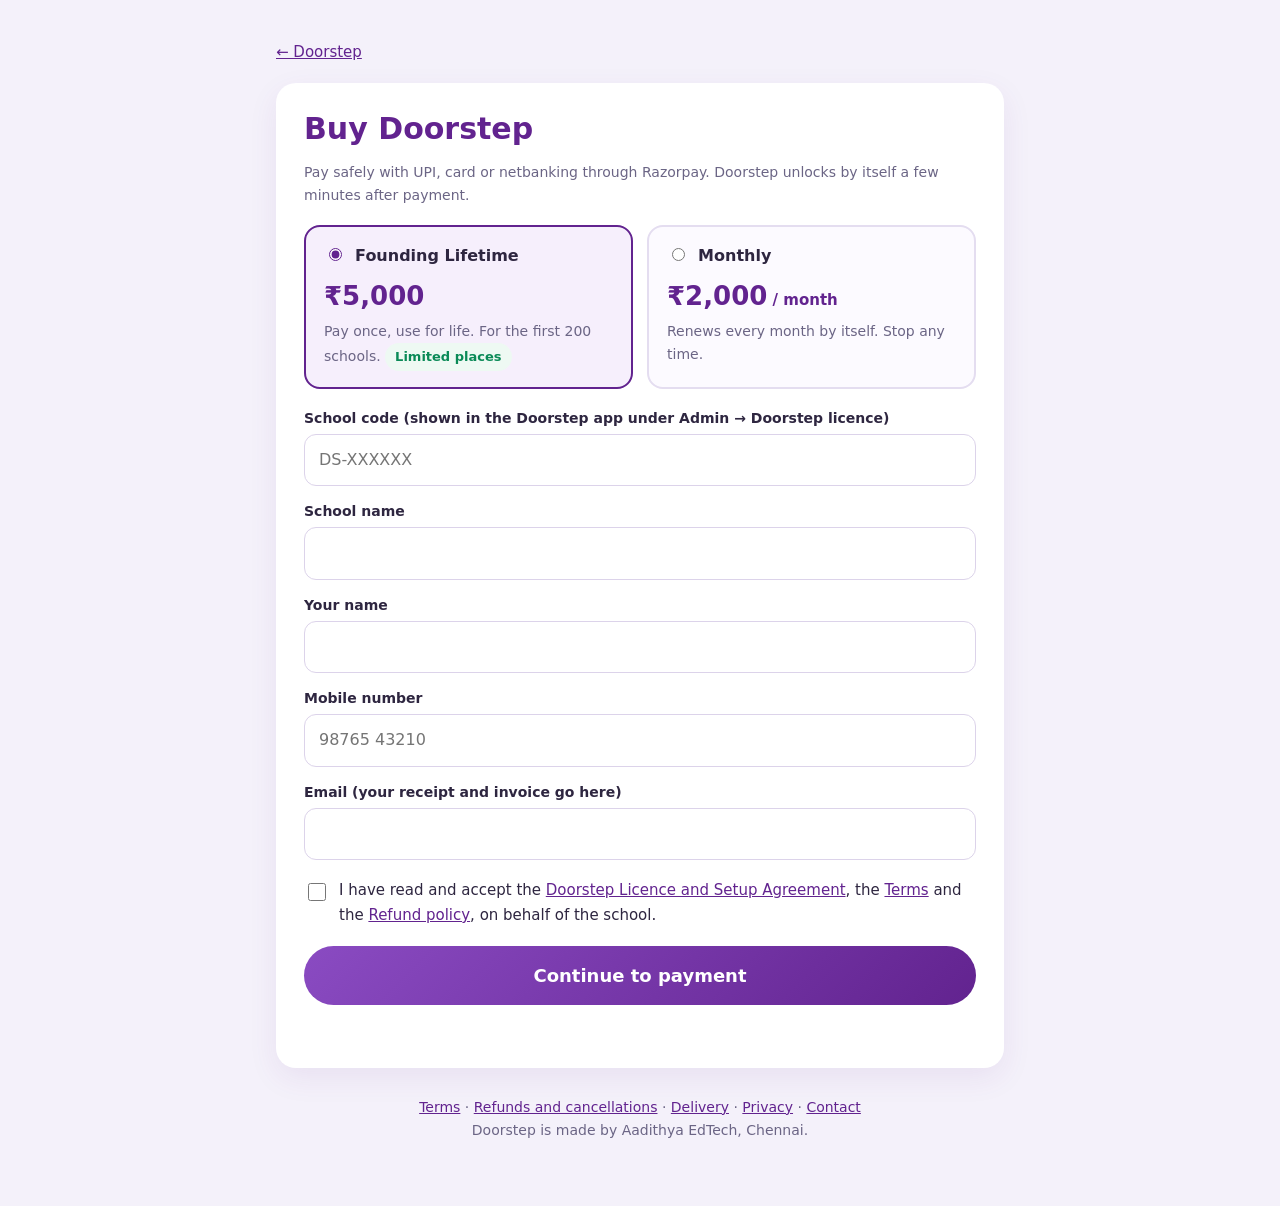
==== buy.html @ ecfce335 "Add Buy page, terms, refunds, delivery and contact pages; update privacy" ====
<!doctype html>
<html lang="en">
<head>
<meta charset="utf-8">
<meta name="viewport" content="width=device-width, initial-scale=1">
<title>Buy Doorstep</title>
<link rel="stylesheet" href="site.css">
</head>
<body>
<main>
<nav class="top"><a href="index.html">← Doorstep</a></nav>
<div class="card">
<h1>Buy Doorstep</h1>
<p class="muted">Pay safely with UPI, card or netbanking through Razorpay. Doorstep unlocks by itself a few minutes after payment.</p>

<form id="f" novalidate>
  <div class="plans">
    <label class="plan on" id="pl-life">
      <input type="radio" name="plan" value="lifetime" checked> <strong>Founding Lifetime</strong>
      <div class="price">₹5,000</div>
      <div class="muted">Pay once, use for life. For the first 200 schools. <span class="badge" id="left">Places left: …</span></div>
    </label>
    <label class="plan" id="pl-month">
      <input type="radio" name="plan" value="monthly"> <strong>Monthly</strong>
      <div class="price">₹2,000<span style="font-size:15px;font-weight:600"> / month</span></div>
      <div class="muted">Renews every month by itself. Stop any time.</div>
    </label>
  </div>

  <label class="f" for="school">School code (shown in the Doorstep app under Admin → Doorstep licence)</label>
  <input class="t" id="school" placeholder="DS-XXXXXX" autocomplete="off" style="text-transform:uppercase">
  <label class="f" for="name">School name</label>
  <input class="t" id="name" autocomplete="organization">
  <label class="f" for="person">Your name</label>
  <input class="t" id="person" autocomplete="name">
  <label class="f" for="phone">Mobile number</label>
  <input class="t" id="phone" type="tel" autocomplete="tel" placeholder="98765 43210">
  <label class="f" for="email">Email (your receipt and invoice go here)</label>
  <input class="t" id="email" type="email" autocomplete="email">

  <label class="agree"><input type="checkbox" id="agree">
    <span>I have read and accept the <a href="agreement.pdf" target="_blank">Doorstep Licence and Setup Agreement</a>,
    the <a href="terms.html" target="_blank">Terms</a> and the <a href="refunds.html" target="_blank">Refund policy</a>,
    on behalf of the school.</span></label>

  <button class="pay" id="go" type="submit">Continue to payment</button>
  <div class="err" id="err"></div>
</form>
</div>
<footer><a href="terms.html">Terms</a> · <a href="refunds.html">Refunds and cancellations</a> · <a href="delivery.html">Delivery</a> ·
  <a href="privacy.html">Privacy</a> · <a href="contact.html">Contact</a><br>Doorstep is made by Aadithya EdTech, Chennai.</footer>
</main>
<script>
const DESK = 'https://script.google.com/macros/s/AKfycbw2qhGisIwpli_U6-wiajDFERfCqtKPxKRUWAsf1uHsY8oHe9BPFN1tfbQ6drJfOmki/exec';
const $ = id => document.getElementById(id);
const q = new URLSearchParams(location.search);
if (q.get('school')) $('school').value = q.get('school').toUpperCase();
if (q.get('name')) $('name').value = q.get('name');
if (q.get('plan') === 'monthly') document.querySelector('input[value=monthly]').checked = true;

function paint() {
  document.querySelectorAll('.plan').forEach(p => p.classList.toggle('on', p.querySelector('input').checked));
}
document.querySelectorAll('input[name=plan]').forEach(r => r.addEventListener('change', paint));
paint();

fetch(DESK + '?action=offer').then(r => r.json()).then(o => {
  if (!o.ok) return;
  $('left').textContent = 'Places left: ' + o.foundingLeft;
  if (o.foundingLeft <= 0) {
    const life = document.querySelector('input[value=lifetime]');
    life.disabled = true; $('pl-life').classList.add('off');
    document.querySelector('input[value=monthly]').checked = true; paint();
  }
}).catch(() => { $('left').textContent = 'Limited places'; });

$('f').addEventListener('submit', async e => {
  e.preventDefault();
  $('err').textContent = '';
  const v = id => $(id).value.trim();
  const school = v('school').toUpperCase();
  if (!/^DS-[A-Z0-9]{4,8}$/.test(school)) return $('err').textContent = 'Enter the school code from the app, like DS-7K3P2Q.';
  if (!v('name') || !v('person')) return $('err').textContent = 'Please fill in the school name and your name.';
  if (v('phone').replace(/\D/g, '').length < 10) return $('err').textContent = 'Please enter a 10-digit mobile number.';
  if (!/^[^@\s]+@[^@\s]+\.[^@\s]+$/.test(v('email'))) return $('err').textContent = 'Please enter a valid email.';
  if (!$('agree').checked) return $('err').textContent = 'Please tick the box to accept the agreement.';
  const p = new URLSearchParams({ action: 'buy', school, name: v('name'), person: v('person'), phone: v('phone'),
    email: v('email'), plan: document.querySelector('input[name=plan]:checked').value, agree: 'yes' });
  $('go').disabled = true; $('go').textContent = 'Getting your payment page…';
  try {
    const o = await (await fetch(DESK + '?' + p)).json();
    if (!o.ok) throw new Error(o.error || 'Something went wrong.');
    location.href = o.pay;
  } catch (err) {
    $('err').textContent = err.message.startsWith('Razorpay') || err.message.includes('not set up')
      ? 'Payments are being set up. Please try again later, or contact us.' : err.message;
    $('go').disabled = false; $('go').textContent = 'Continue to payment';
  }
});
</script>
</body>
</html>
---- site.css ----
:root { --purple:#62238F; --green:#0EC27A; --ink:#2E2640; --muted:#6B6585; --bg:#F4F1FA; --card:#FFFFFF; --red:#C8325A; }
* { box-sizing:border-box; }
body { margin:0; background:var(--bg); color:var(--ink); font:16px/1.65 system-ui,-apple-system,"Segoe UI",Roboto,sans-serif; }
main { max-width:760px; margin:0 auto; padding:40px 16px 64px; }
.card { background:var(--card); border-radius:20px; padding:28px; box-shadow:0 10px 30px rgba(98,35,143,.08); }
h1 { color:var(--purple); font-size:30px; line-height:1.2; margin:0 0 4px; }
h2 { color:var(--purple); font-size:20px; margin:30px 0 8px; }
.muted { color:var(--muted); font-size:14px; }
.key { background:#EEF9F3; border-left:4px solid var(--green); padding:14px 16px; border-radius:10px; margin:20px 0; }
a { color:var(--purple); }
ul { padding-left:22px; }
li { margin:4px 0; }
nav.top { margin-bottom:18px; font-size:15px; }
footer { margin-top:28px; color:var(--muted); font-size:14px; text-align:center; }

/* Buy page */
.plans { display:grid; grid-template-columns:repeat(auto-fit,minmax(220px,1fr)); gap:14px; margin:18px 0; }
.plan { display:block; border:2px solid #E4DDF0; border-radius:16px; padding:16px 18px; cursor:pointer; background:#FCFAFF; }
.plan input { margin-right:8px; accent-color:var(--purple); }
.plan.on { border-color:var(--purple); background:#F6EFFC; }
.plan.off { opacity:.5; cursor:not-allowed; }
.price { font-size:26px; font-weight:800; color:var(--purple); margin:6px 0 2px; }
label.f { display:block; font-weight:600; font-size:14px; margin:14px 0 4px; }
input.t { width:100%; font:inherit; padding:12px 14px; border:1.5px solid #DCD3EA; border-radius:12px; background:#fff; color:var(--ink); }
input.t:focus { outline:none; border-color:var(--purple); }
.agree { display:flex; gap:10px; align-items:flex-start; margin:18px 0; font-size:15px; }
.agree input { margin-top:5px; accent-color:var(--purple); width:18px; height:18px; flex:none; }
button.pay { width:100%; font:inherit; font-weight:700; font-size:18px; color:#fff; background:linear-gradient(135deg,#8A4BC2,#62238F);
  border:0; border-radius:999px; padding:15px; cursor:pointer; }
button.pay:disabled { opacity:.6; cursor:wait; }
.err { color:var(--red); font-weight:600; margin-top:12px; min-height:1.4em; }
.badge { display:inline-block; background:#EEF9F3; color:#0A8A57; font-weight:700; font-size:13px; padding:3px 10px; border-radius:999px; }
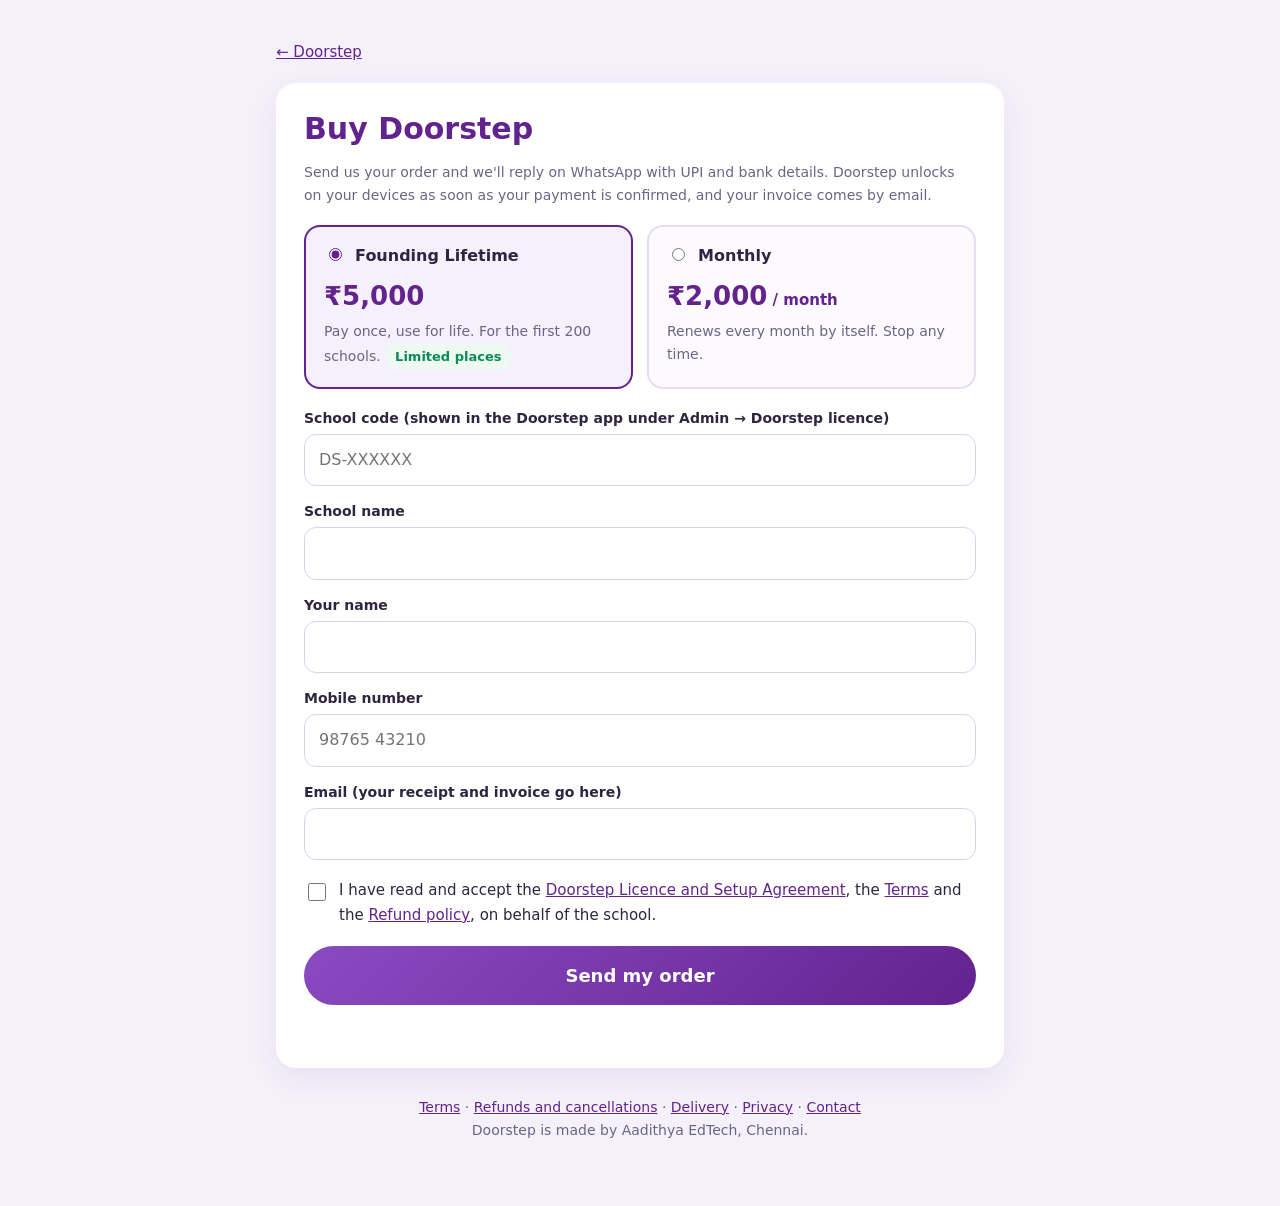
==== commit b7824c72: "Buy page: order by WhatsApp, pay by UPI or bank" ====
--- a/buy.html
+++ b/buy.html
@@ -1,102 +1,116 @@
-<!doctype html>
-<html lang="en">
-<head>
-<meta charset="utf-8">
-<meta name="viewport" content="width=device-width, initial-scale=1">
-<title>Buy Doorstep</title>
-<link rel="stylesheet" href="site.css">
-</head>
-<body>
-<main>
-<nav class="top"><a href="index.html">← Doorstep</a></nav>
-<div class="card">
-<h1>Buy Doorstep</h1>
-<p class="muted">Pay safely with UPI, card or netbanking through Razorpay. Doorstep unlocks by itself a few minutes after payment.</p>
-
-<form id="f" novalidate>
-  <div class="plans">
-    <label class="plan on" id="pl-life">
-      <input type="radio" name="plan" value="lifetime" checked> <strong>Founding Lifetime</strong>
-      <div class="price">₹5,000</div>
-      <div class="muted">Pay once, use for life. For the first 200 schools. <span class="badge" id="left">Places left: …</span></div>
-    </label>
-    <label class="plan" id="pl-month">
-      <input type="radio" name="plan" value="monthly"> <strong>Monthly</strong>
-      <div class="price">₹2,000<span style="font-size:15px;font-weight:600"> / month</span></div>
-      <div class="muted">Renews every month by itself. Stop any time.</div>
-    </label>
-  </div>
-
-  <label class="f" for="school">School code (shown in the Doorstep app under Admin → Doorstep licence)</label>
-  <input class="t" id="school" placeholder="DS-XXXXXX" autocomplete="off" style="text-transform:uppercase">
-  <label class="f" for="name">School name</label>
-  <input class="t" id="name" autocomplete="organization">
-  <label class="f" for="person">Your name</label>
-  <input class="t" id="person" autocomplete="name">
-  <label class="f" for="phone">Mobile number</label>
-  <input class="t" id="phone" type="tel" autocomplete="tel" placeholder="98765 43210">
-  <label class="f" for="email">Email (your receipt and invoice go here)</label>
-  <input class="t" id="email" type="email" autocomplete="email">
-
-  <label class="agree"><input type="checkbox" id="agree">
-    <span>I have read and accept the <a href="agreement.pdf" target="_blank">Doorstep Licence and Setup Agreement</a>,
-    the <a href="terms.html" target="_blank">Terms</a> and the <a href="refunds.html" target="_blank">Refund policy</a>,
-    on behalf of the school.</span></label>
-
-  <button class="pay" id="go" type="submit">Continue to payment</button>
-  <div class="err" id="err"></div>
-</form>
-</div>
-<footer><a href="terms.html">Terms</a> · <a href="refunds.html">Refunds and cancellations</a> · <a href="delivery.html">Delivery</a> ·
-  <a href="privacy.html">Privacy</a> · <a href="contact.html">Contact</a><br>Doorstep is made by Aadithya EdTech, Chennai.</footer>
-</main>
-<script>
-const DESK = 'https://script.google.com/macros/s/AKfycbw2qhGisIwpli_U6-wiajDFERfCqtKPxKRUWAsf1uHsY8oHe9BPFN1tfbQ6drJfOmki/exec';
-const $ = id => document.getElementById(id);
-const q = new URLSearchParams(location.search);
-if (q.get('school')) $('school').value = q.get('school').toUpperCase();
-if (q.get('name')) $('name').value = q.get('name');
-if (q.get('plan') === 'monthly') document.querySelector('input[value=monthly]').checked = true;
-
-function paint() {
-  document.querySelectorAll('.plan').forEach(p => p.classList.toggle('on', p.querySelector('input').checked));
-}
-document.querySelectorAll('input[name=plan]').forEach(r => r.addEventListener('change', paint));
-paint();
-
-fetch(DESK + '?action=offer').then(r => r.json()).then(o => {
-  if (!o.ok) return;
-  $('left').textContent = 'Places left: ' + o.foundingLeft;
-  if (o.foundingLeft <= 0) {
-    const life = document.querySelector('input[value=lifetime]');
-    life.disabled = true; $('pl-life').classList.add('off');
-    document.querySelector('input[value=monthly]').checked = true; paint();
-  }
-}).catch(() => { $('left').textContent = 'Limited places'; });
-
-$('f').addEventListener('submit', async e => {
-  e.preventDefault();
-  $('err').textContent = '';
-  const v = id => $(id).value.trim();
-  const school = v('school').toUpperCase();
-  if (!/^DS-[A-Z0-9]{4,8}$/.test(school)) return $('err').textContent = 'Enter the school code from the app, like DS-7K3P2Q.';
-  if (!v('name') || !v('person')) return $('err').textContent = 'Please fill in the school name and your name.';
-  if (v('phone').replace(/\D/g, '').length < 10) return $('err').textContent = 'Please enter a 10-digit mobile number.';
-  if (!/^[^@\s]+@[^@\s]+\.[^@\s]+$/.test(v('email'))) return $('err').textContent = 'Please enter a valid email.';
-  if (!$('agree').checked) return $('err').textContent = 'Please tick the box to accept the agreement.';
-  const p = new URLSearchParams({ action: 'buy', school, name: v('name'), person: v('person'), phone: v('phone'),
-    email: v('email'), plan: document.querySelector('input[name=plan]:checked').value, agree: 'yes' });
-  $('go').disabled = true; $('go').textContent = 'Getting your payment page…';
-  try {
-    const o = await (await fetch(DESK + '?' + p)).json();
-    if (!o.ok) throw new Error(o.error || 'Something went wrong.');
-    location.href = o.pay;
-  } catch (err) {
-    $('err').textContent = err.message.startsWith('Razorpay') || err.message.includes('not set up')
-      ? 'Payments are being set up. Please try again later, or contact us.' : err.message;
-    $('go').disabled = false; $('go').textContent = 'Continue to payment';
-  }
-});
-</script>
-</body>
-</html>
+<!doctype html>
+<html lang="en">
+<head>
+<meta charset="utf-8">
+<meta name="viewport" content="width=device-width, initial-scale=1">
+<title>Buy Doorstep</title>
+<link rel="stylesheet" href="site.css">
+</head>
+<body>
+<main>
+<nav class="top"><a href="index.html">← Doorstep</a></nav>
+<div class="card">
+<h1>Buy Doorstep</h1>
+<p class="muted">Send us your order and we'll reply on WhatsApp with UPI and bank details. Doorstep unlocks on your devices as soon as your payment is confirmed, and your invoice comes by email.</p>
+
+<form id="f" novalidate>
+  <div class="plans">
+    <label class="plan on" id="pl-life">
+      <input type="radio" name="plan" value="lifetime" checked> <strong>Founding Lifetime</strong>
+      <div class="price">₹5,000</div>
+      <div class="muted">Pay once, use for life. For the first 200 schools. <span class="badge" id="left">Places left: …</span></div>
+    </label>
+    <label class="plan" id="pl-month" hidden>
+      <input type="radio" name="plan" value="monthly"> <strong>Monthly</strong>
+      <div class="price">₹2,000<span style="font-size:15px;font-weight:600"> / month</span></div>
+      <div class="muted">Renews every month by itself. Stop any time.</div>
+    </label>
+  </div>
+
+  <label class="f" for="school">School code (shown in the Doorstep app under Admin → Doorstep licence)</label>
+  <input class="t" id="school" placeholder="DS-XXXXXX" autocomplete="off" style="text-transform:uppercase">
+  <label class="f" for="name">School name</label>
+  <input class="t" id="name" autocomplete="organization">
+  <label class="f" for="person">Your name</label>
+  <input class="t" id="person" autocomplete="name">
+  <label class="f" for="phone">Mobile number</label>
+  <input class="t" id="phone" type="tel" autocomplete="tel" placeholder="98765 43210">
+  <label class="f" for="email">Email (your receipt and invoice go here)</label>
+  <input class="t" id="email" type="email" autocomplete="email">
+
+  <label class="agree"><input type="checkbox" id="agree">
+    <span>I have read and accept the <a href="agreement.pdf" target="_blank">Doorstep Licence and Setup Agreement</a>,
+    the <a href="terms.html" target="_blank">Terms</a> and the <a href="refunds.html" target="_blank">Refund policy</a>,
+    on behalf of the school.</span></label>
+
+  <button class="pay" id="go" type="submit">Send my order</button>
+  <div class="err" id="err"></div>
+</form>
+<div id="sent" hidden style="text-align:center">
+  <div style="font-size:50px">📨</div>
+  <h2 style="margin-top:6px">Order <span id="ord"></span> received</h2>
+  <p>One last step: send it to us on WhatsApp. We'll reply with payment details, and Doorstep unlocks once your payment is confirmed.</p>
+  <p><a id="wa" class="pay" style="display:inline-block;text-decoration:none;width:auto;padding:14px 28px" href="#">Send on WhatsApp</a></p>
+  <p class="muted">WhatsApp didn't open? Message <a href="https://wa.me/919003288176">+91 90032 88176</a> with your order number and school code.</p>
+</div>
+</div>
+<footer><a href="terms.html">Terms</a> · <a href="refunds.html">Refunds and cancellations</a> · <a href="delivery.html">Delivery</a> ·
+  <a href="privacy.html">Privacy</a> · <a href="contact.html">Contact</a><br>Doorstep is made by Aadithya EdTech, Chennai.</footer>
+</main>
+<script>
+const DESK = 'https://script.google.com/macros/s/AKfycbw2qhGisIwpli_U6-wiajDFERfCqtKPxKRUWAsf1uHsY8oHe9BPFN1tfbQ6drJfOmki/exec';
+const $ = id => document.getElementById(id);
+const q = new URLSearchParams(location.search);
+if (q.get('school')) $('school').value = q.get('school').toUpperCase();
+if (q.get('name')) $('name').value = q.get('name');
+
+function paint() {
+  document.querySelectorAll('.plan').forEach(p => p.classList.toggle('on', p.querySelector('input').checked));
+}
+document.querySelectorAll('input[name=plan]').forEach(r => r.addEventListener('change', paint));
+paint();
+
+fetch(DESK + '?action=offer').then(r => r.json()).then(o => {
+  if (!o.ok) return;
+  $('left').textContent = 'Places left: ' + o.foundingLeft;
+  if (o.foundingLeft <= 0) {
+    $('pl-month').hidden = false;
+    const life = document.querySelector('input[value=lifetime]');
+    life.disabled = true; $('pl-life').classList.add('off');
+    document.querySelector('input[value=monthly]').checked = true; paint();
+  }
+}).catch(() => { $('left').textContent = 'Limited places'; });
+
+$('f').addEventListener('submit', async e => {
+  e.preventDefault();
+  $('err').textContent = '';
+  const v = id => $(id).value.trim();
+  const school = v('school').toUpperCase();
+  if (!/^DS-[A-Z0-9]{4,8}$/.test(school)) return $('err').textContent = 'Enter the school code from the app, like DS-7K3P2Q.';
+  if (!v('name') || !v('person')) return $('err').textContent = 'Please fill in the school name and your name.';
+  if (v('phone').replace(/\D/g, '').length < 10) return $('err').textContent = 'Please enter a 10-digit mobile number.';
+  if (!/^[^@\s]+@[^@\s]+\.[^@\s]+$/.test(v('email'))) return $('err').textContent = 'Please enter a valid email.';
+  if (!$('agree').checked) return $('err').textContent = 'Please tick the box to accept the agreement.';
+  const p = new URLSearchParams({ action: 'buy', school, name: v('name'), person: v('person'), phone: v('phone'),
+    email: v('email'), plan: document.querySelector('input[name=plan]:checked').value, agree: 'yes' });
+  $('go').disabled = true; $('go').textContent = 'Sending…';
+  try {
+    const o = await (await fetch(DESK + '?' + p)).json();
+    if (!o.ok) throw new Error(o.error || 'Something went wrong.');
+    if (o.manual) {
+      $('f').hidden = true; $('sent').hidden = false;
+      $('ord').textContent = o.order; $('wa').href = o.wa;
+      window.scrollTo(0, 0);
+      location.href = o.wa;
+      return;
+    }
+    location.href = o.pay;
+  } catch (err) {
+    $('err').textContent = err.message.startsWith('Razorpay') || err.message.includes('not set up')
+      ? 'Payments are being set up. Please try again later, or contact us.' : err.message;
+    $('go').disabled = false; $('go').textContent = 'Send my order';
+  }
+});
+</script>
+</body>
+</html>
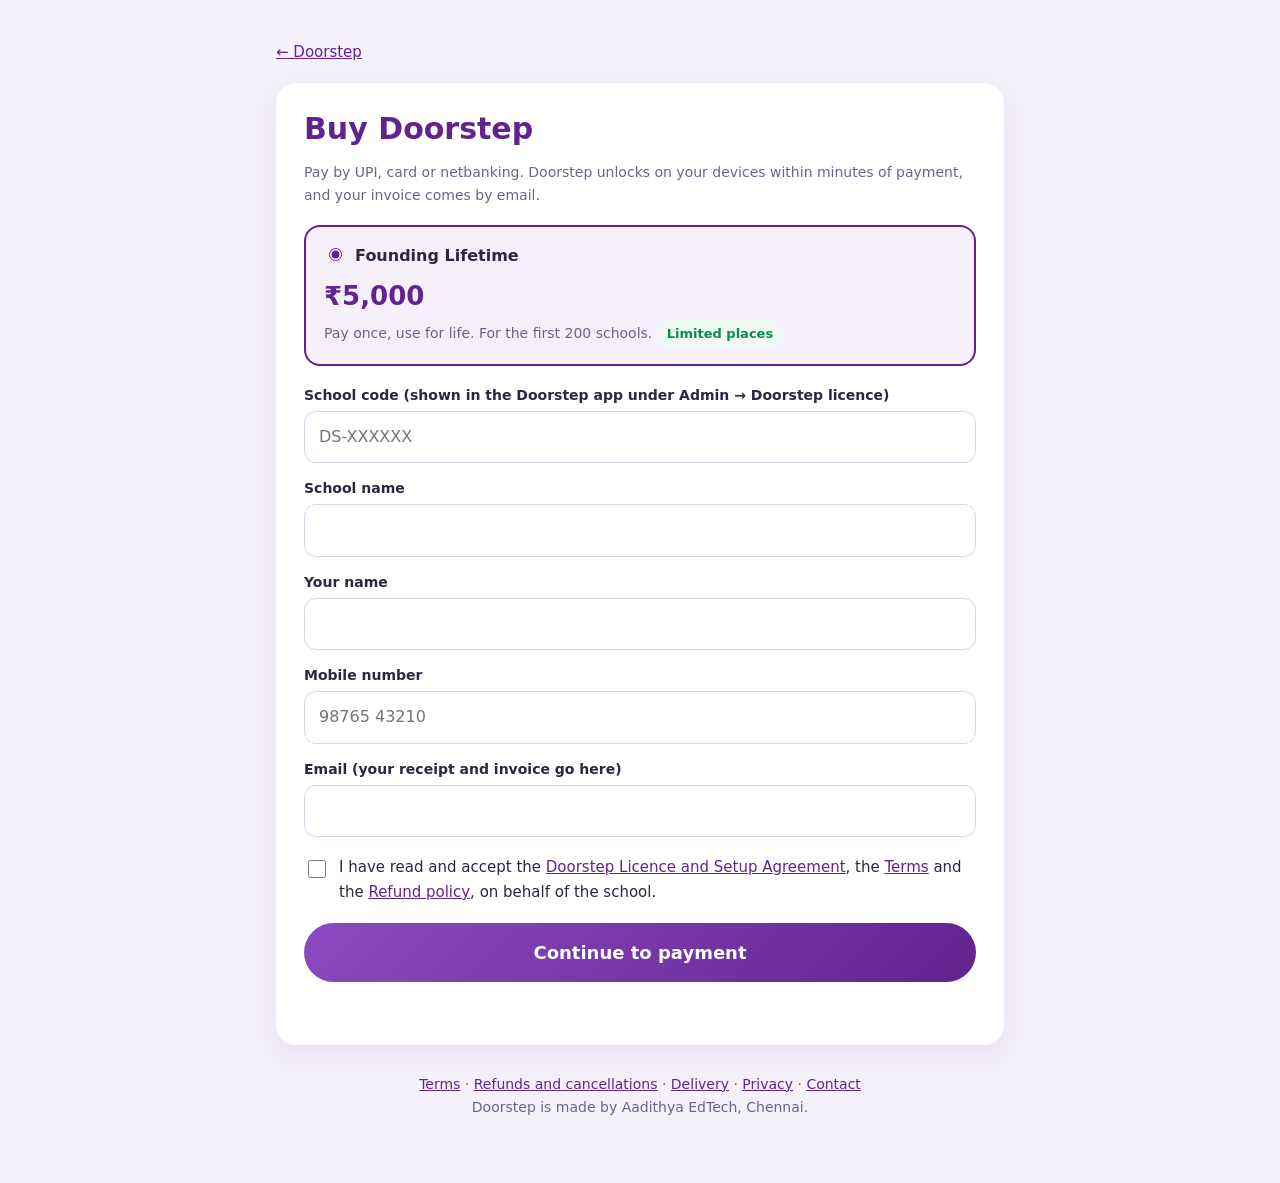
==== commit adabbdda: "Buy page ready for Razorpay" ====
--- a/buy.html
+++ b/buy.html
@@ -11,7 +11,7 @@
 <nav class="top"><a href="index.html">← Doorstep</a></nav>
 <div class="card">
 <h1>Buy Doorstep</h1>
-<p class="muted">Send us your order and we'll reply on WhatsApp with UPI and bank details. Doorstep unlocks on your devices as soon as your payment is confirmed, and your invoice comes by email.</p>
+<p class="muted">Pay by UPI, card or netbanking. Doorstep unlocks on your devices within minutes of payment, and your invoice comes by email.</p>
 
 <form id="f" novalidate>
   <div class="plans">
@@ -43,7 +43,7 @@
     the <a href="terms.html" target="_blank">Terms</a> and the <a href="refunds.html" target="_blank">Refund policy</a>,
     on behalf of the school.</span></label>
 
-  <button class="pay" id="go" type="submit">Send my order</button>
+  <button class="pay" id="go" type="submit">Continue to payment</button>
   <div class="err" id="err"></div>
 </form>
 <div id="sent" hidden style="text-align:center">
@@ -93,7 +93,7 @@
   if (!$('agree').checked) return $('err').textContent = 'Please tick the box to accept the agreement.';
   const p = new URLSearchParams({ action: 'buy', school, name: v('name'), person: v('person'), phone: v('phone'),
     email: v('email'), plan: document.querySelector('input[name=plan]:checked').value, agree: 'yes' });
-  $('go').disabled = true; $('go').textContent = 'Sending…';
+  $('go').disabled = true; $('go').textContent = 'One moment…';
   try {
     const o = await (await fetch(DESK + '?' + p)).json();
     if (!o.ok) throw new Error(o.error || 'Something went wrong.');
@@ -108,7 +108,7 @@
   } catch (err) {
     $('err').textContent = err.message.startsWith('Razorpay') || err.message.includes('not set up')
       ? 'Payments are being set up. Please try again later, or contact us.' : err.message;
-    $('go').disabled = false; $('go').textContent = 'Send my order';
+    $('go').disabled = false; $('go').textContent = 'Continue to payment';
   }
 });
 </script>
--- a/site.css
+++ b/site.css
@@ -1,4 +1,5 @@
 :root { --purple:#62238F; --green:#0EC27A; --ink:#2E2640; --muted:#6B6585; --bg:#F4F1FA; --card:#FFFFFF; --red:#C8325A; }
+[hidden] { display:none !important; }
 * { box-sizing:border-box; }
 body { margin:0; background:var(--bg); color:var(--ink); font:16px/1.65 system-ui,-apple-system,"Segoe UI",Roboto,sans-serif; }
 main { max-width:760px; margin:0 auto; padding:40px 16px 64px; }
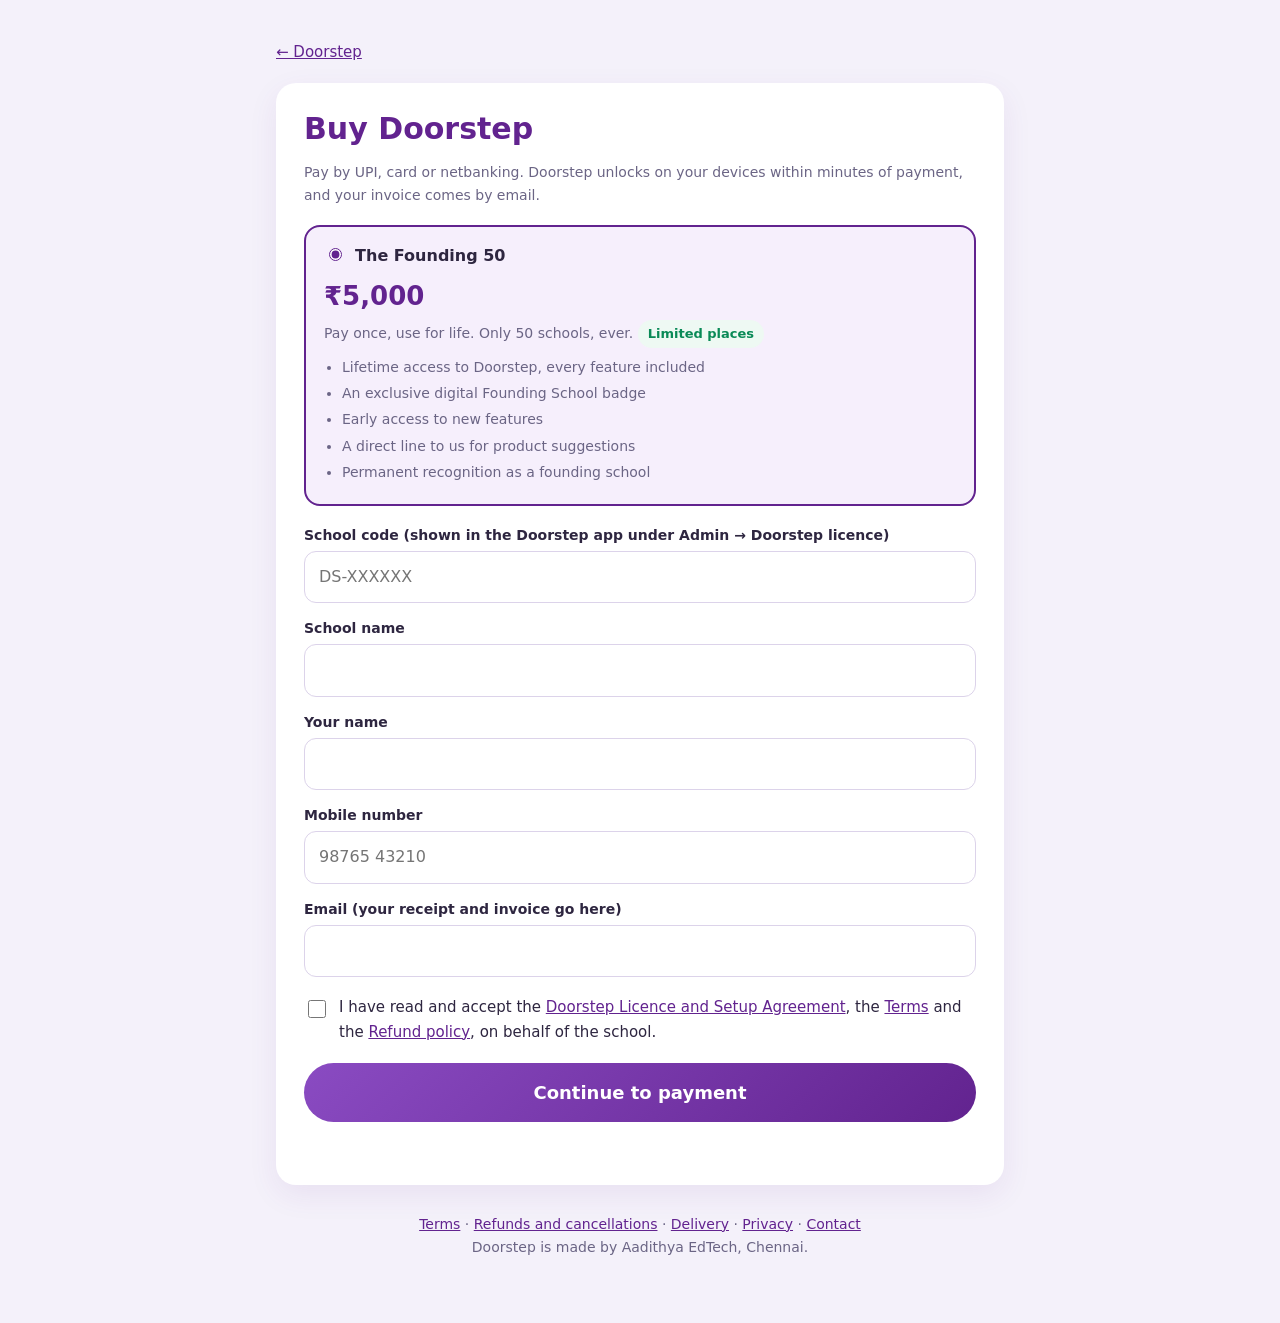
==== commit 84cb4c77: "The Founding 50: first 50 schools, founding perks" ====
--- a/buy.html
+++ b/buy.html
@@ -16,13 +16,14 @@
 <form id="f" novalidate>
   <div class="plans">
     <label class="plan on" id="pl-life">
-      <input type="radio" name="plan" value="lifetime" checked> <strong>Founding Lifetime</strong>
+      <input type="radio" name="plan" value="lifetime" checked> <strong>The Founding 50</strong>
       <div class="price">₹5,000</div>
-      <div class="muted">Pay once, use for life. For the first 200 schools. <span class="badge" id="left">Places left: …</span></div>
+      <div class="muted">Pay once, use for life. Only 50 schools, ever. <span class="badge" id="left">Places left: …</span></div>
+      <ul class="muted" style="margin:8px 0 0 18px;padding:0;line-height:1.6"><li>Lifetime access to Doorstep, every feature included</li><li>An exclusive digital Founding School badge</li><li>Early access to new features</li><li>A direct line to us for product suggestions</li><li>Permanent recognition as a founding school</li></ul>
     </label>
     <label class="plan" id="pl-month" hidden>
       <input type="radio" name="plan" value="monthly"> <strong>Monthly</strong>
-      <div class="price">₹2,000<span style="font-size:15px;font-weight:600"> / month</span></div>
+      <div class="price">₹599<span style="font-size:15px;font-weight:600"> / month</span></div>
       <div class="muted">Renews every month by itself. Stop any time.</div>
     </label>
   </div>
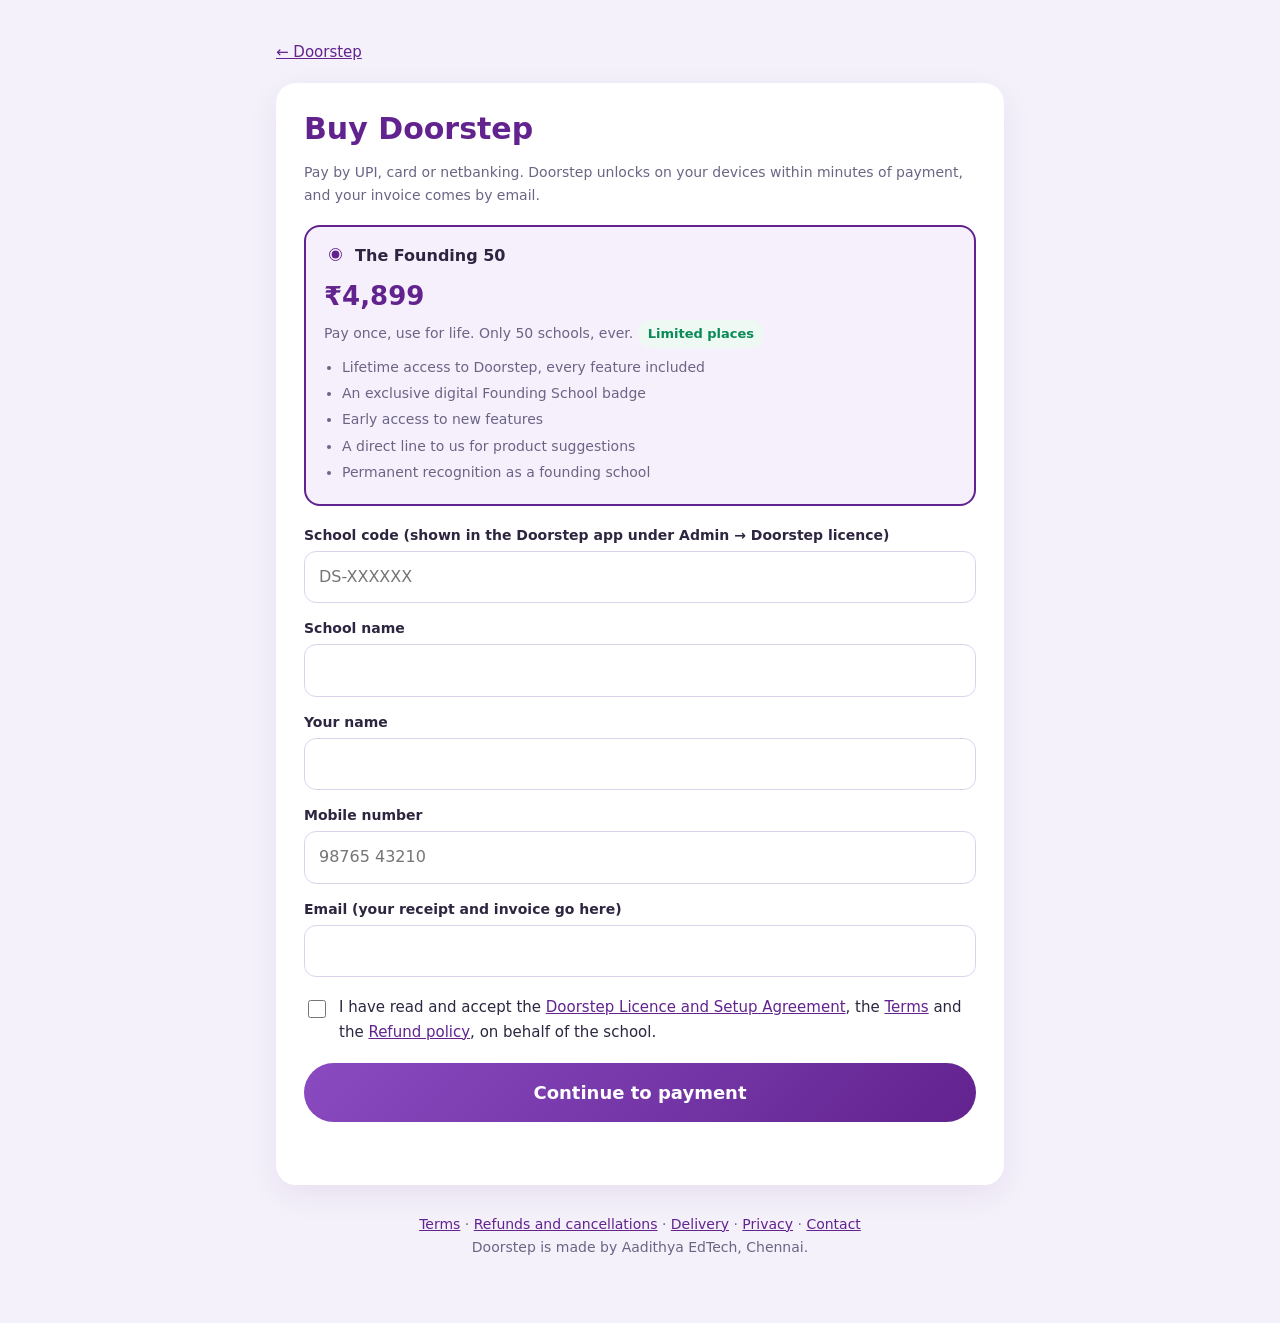
==== commit c87743d3: "Founding 50 price: Rs 4,899" ====
--- a/buy.html
+++ b/buy.html
@@ -1,117 +1,117 @@
-<!doctype html>
-<html lang="en">
-<head>
-<meta charset="utf-8">
-<meta name="viewport" content="width=device-width, initial-scale=1">
-<title>Buy Doorstep</title>
-<link rel="stylesheet" href="site.css">
-</head>
-<body>
-<main>
-<nav class="top"><a href="index.html">← Doorstep</a></nav>
-<div class="card">
-<h1>Buy Doorstep</h1>
-<p class="muted">Pay by UPI, card or netbanking. Doorstep unlocks on your devices within minutes of payment, and your invoice comes by email.</p>
-
-<form id="f" novalidate>
-  <div class="plans">
-    <label class="plan on" id="pl-life">
-      <input type="radio" name="plan" value="lifetime" checked> <strong>The Founding 50</strong>
-      <div class="price">₹5,000</div>
-      <div class="muted">Pay once, use for life. Only 50 schools, ever. <span class="badge" id="left">Places left: …</span></div>
-      <ul class="muted" style="margin:8px 0 0 18px;padding:0;line-height:1.6"><li>Lifetime access to Doorstep, every feature included</li><li>An exclusive digital Founding School badge</li><li>Early access to new features</li><li>A direct line to us for product suggestions</li><li>Permanent recognition as a founding school</li></ul>
-    </label>
-    <label class="plan" id="pl-month" hidden>
-      <input type="radio" name="plan" value="monthly"> <strong>Monthly</strong>
-      <div class="price">₹599<span style="font-size:15px;font-weight:600"> / month</span></div>
-      <div class="muted">Renews every month by itself. Stop any time.</div>
-    </label>
-  </div>
-
-  <label class="f" for="school">School code (shown in the Doorstep app under Admin → Doorstep licence)</label>
-  <input class="t" id="school" placeholder="DS-XXXXXX" autocomplete="off" style="text-transform:uppercase">
-  <label class="f" for="name">School name</label>
-  <input class="t" id="name" autocomplete="organization">
-  <label class="f" for="person">Your name</label>
-  <input class="t" id="person" autocomplete="name">
-  <label class="f" for="phone">Mobile number</label>
-  <input class="t" id="phone" type="tel" autocomplete="tel" placeholder="98765 43210">
-  <label class="f" for="email">Email (your receipt and invoice go here)</label>
-  <input class="t" id="email" type="email" autocomplete="email">
-
-  <label class="agree"><input type="checkbox" id="agree">
-    <span>I have read and accept the <a href="agreement.pdf" target="_blank">Doorstep Licence and Setup Agreement</a>,
-    the <a href="terms.html" target="_blank">Terms</a> and the <a href="refunds.html" target="_blank">Refund policy</a>,
-    on behalf of the school.</span></label>
-
-  <button class="pay" id="go" type="submit">Continue to payment</button>
-  <div class="err" id="err"></div>
-</form>
-<div id="sent" hidden style="text-align:center">
-  <div style="font-size:50px">📨</div>
-  <h2 style="margin-top:6px">Order <span id="ord"></span> received</h2>
-  <p>One last step: send it to us on WhatsApp. We'll reply with payment details, and Doorstep unlocks once your payment is confirmed.</p>
-  <p><a id="wa" class="pay" style="display:inline-block;text-decoration:none;width:auto;padding:14px 28px" href="#">Send on WhatsApp</a></p>
-  <p class="muted">WhatsApp didn't open? Message <a href="https://wa.me/919003288176">+91 90032 88176</a> with your order number and school code.</p>
-</div>
-</div>
-<footer><a href="terms.html">Terms</a> · <a href="refunds.html">Refunds and cancellations</a> · <a href="delivery.html">Delivery</a> ·
-  <a href="privacy.html">Privacy</a> · <a href="contact.html">Contact</a><br>Doorstep is made by Aadithya EdTech, Chennai.</footer>
-</main>
-<script>
-const DESK = 'https://script.google.com/macros/s/AKfycbw2qhGisIwpli_U6-wiajDFERfCqtKPxKRUWAsf1uHsY8oHe9BPFN1tfbQ6drJfOmki/exec';
-const $ = id => document.getElementById(id);
-const q = new URLSearchParams(location.search);
-if (q.get('school')) $('school').value = q.get('school').toUpperCase();
-if (q.get('name')) $('name').value = q.get('name');
-
-function paint() {
-  document.querySelectorAll('.plan').forEach(p => p.classList.toggle('on', p.querySelector('input').checked));
-}
-document.querySelectorAll('input[name=plan]').forEach(r => r.addEventListener('change', paint));
-paint();
-
-fetch(DESK + '?action=offer').then(r => r.json()).then(o => {
-  if (!o.ok) return;
-  $('left').textContent = 'Places left: ' + o.foundingLeft;
-  if (o.foundingLeft <= 0) {
-    $('pl-month').hidden = false;
-    const life = document.querySelector('input[value=lifetime]');
-    life.disabled = true; $('pl-life').classList.add('off');
-    document.querySelector('input[value=monthly]').checked = true; paint();
-  }
-}).catch(() => { $('left').textContent = 'Limited places'; });
-
-$('f').addEventListener('submit', async e => {
-  e.preventDefault();
-  $('err').textContent = '';
-  const v = id => $(id).value.trim();
-  const school = v('school').toUpperCase();
-  if (!/^DS-[A-Z0-9]{4,8}$/.test(school)) return $('err').textContent = 'Enter the school code from the app, like DS-7K3P2Q.';
-  if (!v('name') || !v('person')) return $('err').textContent = 'Please fill in the school name and your name.';
-  if (v('phone').replace(/\D/g, '').length < 10) return $('err').textContent = 'Please enter a 10-digit mobile number.';
-  if (!/^[^@\s]+@[^@\s]+\.[^@\s]+$/.test(v('email'))) return $('err').textContent = 'Please enter a valid email.';
-  if (!$('agree').checked) return $('err').textContent = 'Please tick the box to accept the agreement.';
-  const p = new URLSearchParams({ action: 'buy', school, name: v('name'), person: v('person'), phone: v('phone'),
-    email: v('email'), plan: document.querySelector('input[name=plan]:checked').value, agree: 'yes' });
-  $('go').disabled = true; $('go').textContent = 'One moment…';
-  try {
-    const o = await (await fetch(DESK + '?' + p)).json();
-    if (!o.ok) throw new Error(o.error || 'Something went wrong.');
-    if (o.manual) {
-      $('f').hidden = true; $('sent').hidden = false;
-      $('ord').textContent = o.order; $('wa').href = o.wa;
-      window.scrollTo(0, 0);
-      location.href = o.wa;
-      return;
-    }
-    location.href = o.pay;
-  } catch (err) {
-    $('err').textContent = err.message.startsWith('Razorpay') || err.message.includes('not set up')
-      ? 'Payments are being set up. Please try again later, or contact us.' : err.message;
-    $('go').disabled = false; $('go').textContent = 'Continue to payment';
-  }
-});
-</script>
-</body>
-</html>
+<!doctype html>
+<html lang="en">
+<head>
+<meta charset="utf-8">
+<meta name="viewport" content="width=device-width, initial-scale=1">
+<title>Buy Doorstep</title>
+<link rel="stylesheet" href="site.css">
+</head>
+<body>
+<main>
+<nav class="top"><a href="index.html">← Doorstep</a></nav>
+<div class="card">
+<h1>Buy Doorstep</h1>
+<p class="muted">Pay by UPI, card or netbanking. Doorstep unlocks on your devices within minutes of payment, and your invoice comes by email.</p>
+
+<form id="f" novalidate>
+  <div class="plans">
+    <label class="plan on" id="pl-life">
+      <input type="radio" name="plan" value="lifetime" checked> <strong>The Founding 50</strong>
+      <div class="price">₹4,899</div>
+      <div class="muted">Pay once, use for life. Only 50 schools, ever. <span class="badge" id="left">Places left: …</span></div>
+      <ul class="muted" style="margin:8px 0 0 18px;padding:0;line-height:1.6"><li>Lifetime access to Doorstep, every feature included</li><li>An exclusive digital Founding School badge</li><li>Early access to new features</li><li>A direct line to us for product suggestions</li><li>Permanent recognition as a founding school</li></ul>
+    </label>
+    <label class="plan" id="pl-month" hidden>
+      <input type="radio" name="plan" value="monthly"> <strong>Monthly</strong>
+      <div class="price">₹599<span style="font-size:15px;font-weight:600"> / month</span></div>
+      <div class="muted">Renews every month by itself. Stop any time.</div>
+    </label>
+  </div>
+
+  <label class="f" for="school">School code (shown in the Doorstep app under Admin → Doorstep licence)</label>
+  <input class="t" id="school" placeholder="DS-XXXXXX" autocomplete="off" style="text-transform:uppercase">
+  <label class="f" for="name">School name</label>
+  <input class="t" id="name" autocomplete="organization">
+  <label class="f" for="person">Your name</label>
+  <input class="t" id="person" autocomplete="name">
+  <label class="f" for="phone">Mobile number</label>
+  <input class="t" id="phone" type="tel" autocomplete="tel" placeholder="98765 43210">
+  <label class="f" for="email">Email (your receipt and invoice go here)</label>
+  <input class="t" id="email" type="email" autocomplete="email">
+
+  <label class="agree"><input type="checkbox" id="agree">
+    <span>I have read and accept the <a href="agreement.pdf" target="_blank">Doorstep Licence and Setup Agreement</a>,
+    the <a href="terms.html" target="_blank">Terms</a> and the <a href="refunds.html" target="_blank">Refund policy</a>,
+    on behalf of the school.</span></label>
+
+  <button class="pay" id="go" type="submit">Continue to payment</button>
+  <div class="err" id="err"></div>
+</form>
+<div id="sent" hidden style="text-align:center">
+  <div style="font-size:50px">📨</div>
+  <h2 style="margin-top:6px">Order <span id="ord"></span> received</h2>
+  <p>One last step: send it to us on WhatsApp. We'll reply with payment details, and Doorstep unlocks once your payment is confirmed.</p>
+  <p><a id="wa" class="pay" style="display:inline-block;text-decoration:none;width:auto;padding:14px 28px" href="#">Send on WhatsApp</a></p>
+  <p class="muted">WhatsApp didn't open? Message <a href="https://wa.me/919003288176">+91 90032 88176</a> with your order number and school code.</p>
+</div>
+</div>
+<footer><a href="terms.html">Terms</a> · <a href="refunds.html">Refunds and cancellations</a> · <a href="delivery.html">Delivery</a> ·
+  <a href="privacy.html">Privacy</a> · <a href="contact.html">Contact</a><br>Doorstep is made by Aadithya EdTech, Chennai.</footer>
+</main>
+<script>
+const DESK = 'https://script.google.com/macros/s/AKfycbw2qhGisIwpli_U6-wiajDFERfCqtKPxKRUWAsf1uHsY8oHe9BPFN1tfbQ6drJfOmki/exec';
+const $ = id => document.getElementById(id);
+const q = new URLSearchParams(location.search);
+if (q.get('school')) $('school').value = q.get('school').toUpperCase();
+if (q.get('name')) $('name').value = q.get('name');
+
+function paint() {
+  document.querySelectorAll('.plan').forEach(p => p.classList.toggle('on', p.querySelector('input').checked));
+}
+document.querySelectorAll('input[name=plan]').forEach(r => r.addEventListener('change', paint));
+paint();
+
+fetch(DESK + '?action=offer').then(r => r.json()).then(o => {
+  if (!o.ok) return;
+  $('left').textContent = 'Places left: ' + o.foundingLeft;
+  if (o.foundingLeft <= 0) {
+    $('pl-month').hidden = false;
+    const life = document.querySelector('input[value=lifetime]');
+    life.disabled = true; $('pl-life').classList.add('off');
+    document.querySelector('input[value=monthly]').checked = true; paint();
+  }
+}).catch(() => { $('left').textContent = 'Limited places'; });
+
+$('f').addEventListener('submit', async e => {
+  e.preventDefault();
+  $('err').textContent = '';
+  const v = id => $(id).value.trim();
+  const school = v('school').toUpperCase();
+  if (!/^DS-[A-Z0-9]{4,8}$/.test(school)) return $('err').textContent = 'Enter the school code from the app, like DS-7K3P2Q.';
+  if (!v('name') || !v('person')) return $('err').textContent = 'Please fill in the school name and your name.';
+  if (v('phone').replace(/\D/g, '').length < 10) return $('err').textContent = 'Please enter a 10-digit mobile number.';
+  if (!/^[^@\s]+@[^@\s]+\.[^@\s]+$/.test(v('email'))) return $('err').textContent = 'Please enter a valid email.';
+  if (!$('agree').checked) return $('err').textContent = 'Please tick the box to accept the agreement.';
+  const p = new URLSearchParams({ action: 'buy', school, name: v('name'), person: v('person'), phone: v('phone'),
+    email: v('email'), plan: document.querySelector('input[name=plan]:checked').value, agree: 'yes' });
+  $('go').disabled = true; $('go').textContent = 'One moment…';
+  try {
+    const o = await (await fetch(DESK + '?' + p)).json();
+    if (!o.ok) throw new Error(o.error || 'Something went wrong.');
+    if (o.manual) {
+      $('f').hidden = true; $('sent').hidden = false;
+      $('ord').textContent = o.order; $('wa').href = o.wa;
+      window.scrollTo(0, 0);
+      location.href = o.wa;
+      return;
+    }
+    location.href = o.pay;
+  } catch (err) {
+    $('err').textContent = err.message.startsWith('Razorpay') || err.message.includes('not set up')
+      ? 'Payments are being set up. Please try again later, or contact us.' : err.message;
+    $('go').disabled = false; $('go').textContent = 'Continue to payment';
+  }
+});
+</script>
+</body>
+</html>
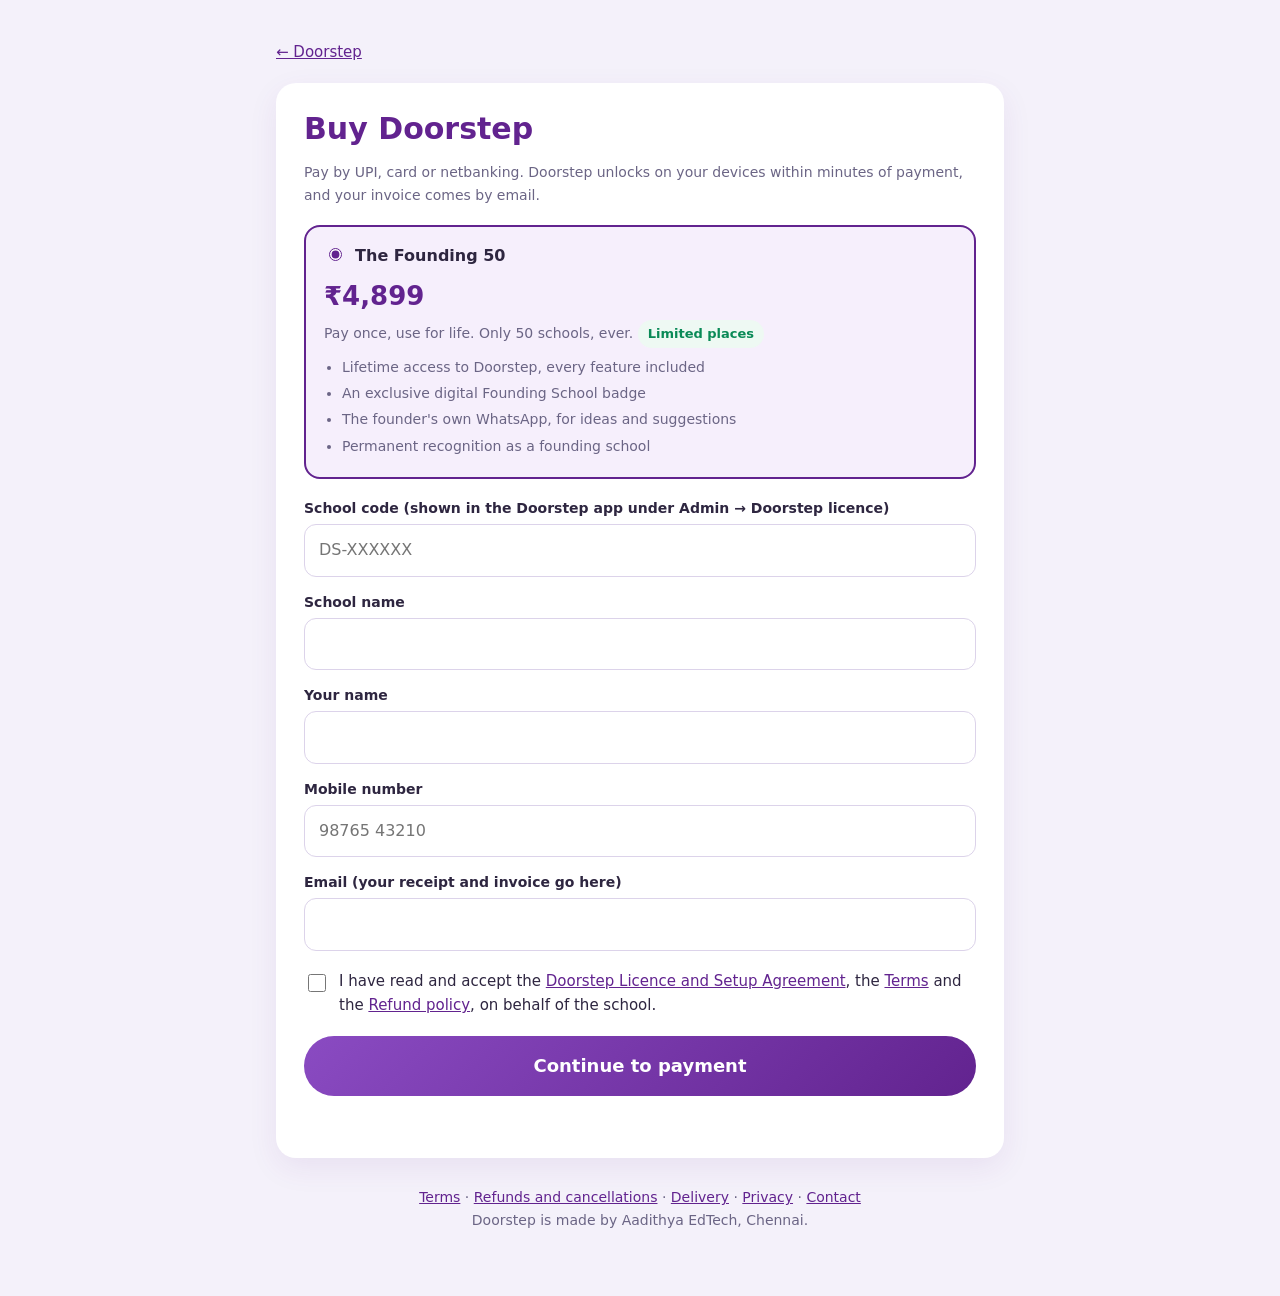
==== commit 274bc2e8: "Founding 50 perks: founder's WhatsApp" ====
--- a/buy.html
+++ b/buy.html
@@ -1,117 +1,117 @@
-<!doctype html>
-<html lang="en">
-<head>
-<meta charset="utf-8">
-<meta name="viewport" content="width=device-width, initial-scale=1">
-<title>Buy Doorstep</title>
-<link rel="stylesheet" href="site.css">
-</head>
-<body>
-<main>
-<nav class="top"><a href="index.html">← Doorstep</a></nav>
-<div class="card">
-<h1>Buy Doorstep</h1>
-<p class="muted">Pay by UPI, card or netbanking. Doorstep unlocks on your devices within minutes of payment, and your invoice comes by email.</p>
-
-<form id="f" novalidate>
-  <div class="plans">
-    <label class="plan on" id="pl-life">
-      <input type="radio" name="plan" value="lifetime" checked> <strong>The Founding 50</strong>
-      <div class="price">₹4,899</div>
-      <div class="muted">Pay once, use for life. Only 50 schools, ever. <span class="badge" id="left">Places left: …</span></div>
-      <ul class="muted" style="margin:8px 0 0 18px;padding:0;line-height:1.6"><li>Lifetime access to Doorstep, every feature included</li><li>An exclusive digital Founding School badge</li><li>Early access to new features</li><li>A direct line to us for product suggestions</li><li>Permanent recognition as a founding school</li></ul>
-    </label>
-    <label class="plan" id="pl-month" hidden>
-      <input type="radio" name="plan" value="monthly"> <strong>Monthly</strong>
-      <div class="price">₹599<span style="font-size:15px;font-weight:600"> / month</span></div>
-      <div class="muted">Renews every month by itself. Stop any time.</div>
-    </label>
-  </div>
-
-  <label class="f" for="school">School code (shown in the Doorstep app under Admin → Doorstep licence)</label>
-  <input class="t" id="school" placeholder="DS-XXXXXX" autocomplete="off" style="text-transform:uppercase">
-  <label class="f" for="name">School name</label>
-  <input class="t" id="name" autocomplete="organization">
-  <label class="f" for="person">Your name</label>
-  <input class="t" id="person" autocomplete="name">
-  <label class="f" for="phone">Mobile number</label>
-  <input class="t" id="phone" type="tel" autocomplete="tel" placeholder="98765 43210">
-  <label class="f" for="email">Email (your receipt and invoice go here)</label>
-  <input class="t" id="email" type="email" autocomplete="email">
-
-  <label class="agree"><input type="checkbox" id="agree">
-    <span>I have read and accept the <a href="agreement.pdf" target="_blank">Doorstep Licence and Setup Agreement</a>,
-    the <a href="terms.html" target="_blank">Terms</a> and the <a href="refunds.html" target="_blank">Refund policy</a>,
-    on behalf of the school.</span></label>
-
-  <button class="pay" id="go" type="submit">Continue to payment</button>
-  <div class="err" id="err"></div>
-</form>
-<div id="sent" hidden style="text-align:center">
-  <div style="font-size:50px">📨</div>
-  <h2 style="margin-top:6px">Order <span id="ord"></span> received</h2>
-  <p>One last step: send it to us on WhatsApp. We'll reply with payment details, and Doorstep unlocks once your payment is confirmed.</p>
-  <p><a id="wa" class="pay" style="display:inline-block;text-decoration:none;width:auto;padding:14px 28px" href="#">Send on WhatsApp</a></p>
-  <p class="muted">WhatsApp didn't open? Message <a href="https://wa.me/919003288176">+91 90032 88176</a> with your order number and school code.</p>
-</div>
-</div>
-<footer><a href="terms.html">Terms</a> · <a href="refunds.html">Refunds and cancellations</a> · <a href="delivery.html">Delivery</a> ·
-  <a href="privacy.html">Privacy</a> · <a href="contact.html">Contact</a><br>Doorstep is made by Aadithya EdTech, Chennai.</footer>
-</main>
-<script>
-const DESK = 'https://script.google.com/macros/s/AKfycbw2qhGisIwpli_U6-wiajDFERfCqtKPxKRUWAsf1uHsY8oHe9BPFN1tfbQ6drJfOmki/exec';
-const $ = id => document.getElementById(id);
-const q = new URLSearchParams(location.search);
-if (q.get('school')) $('school').value = q.get('school').toUpperCase();
-if (q.get('name')) $('name').value = q.get('name');
-
-function paint() {
-  document.querySelectorAll('.plan').forEach(p => p.classList.toggle('on', p.querySelector('input').checked));
-}
-document.querySelectorAll('input[name=plan]').forEach(r => r.addEventListener('change', paint));
-paint();
-
-fetch(DESK + '?action=offer').then(r => r.json()).then(o => {
-  if (!o.ok) return;
-  $('left').textContent = 'Places left: ' + o.foundingLeft;
-  if (o.foundingLeft <= 0) {
-    $('pl-month').hidden = false;
-    const life = document.querySelector('input[value=lifetime]');
-    life.disabled = true; $('pl-life').classList.add('off');
-    document.querySelector('input[value=monthly]').checked = true; paint();
-  }
-}).catch(() => { $('left').textContent = 'Limited places'; });
-
-$('f').addEventListener('submit', async e => {
-  e.preventDefault();
-  $('err').textContent = '';
-  const v = id => $(id).value.trim();
-  const school = v('school').toUpperCase();
-  if (!/^DS-[A-Z0-9]{4,8}$/.test(school)) return $('err').textContent = 'Enter the school code from the app, like DS-7K3P2Q.';
-  if (!v('name') || !v('person')) return $('err').textContent = 'Please fill in the school name and your name.';
-  if (v('phone').replace(/\D/g, '').length < 10) return $('err').textContent = 'Please enter a 10-digit mobile number.';
-  if (!/^[^@\s]+@[^@\s]+\.[^@\s]+$/.test(v('email'))) return $('err').textContent = 'Please enter a valid email.';
-  if (!$('agree').checked) return $('err').textContent = 'Please tick the box to accept the agreement.';
-  const p = new URLSearchParams({ action: 'buy', school, name: v('name'), person: v('person'), phone: v('phone'),
-    email: v('email'), plan: document.querySelector('input[name=plan]:checked').value, agree: 'yes' });
-  $('go').disabled = true; $('go').textContent = 'One moment…';
-  try {
-    const o = await (await fetch(DESK + '?' + p)).json();
-    if (!o.ok) throw new Error(o.error || 'Something went wrong.');
-    if (o.manual) {
-      $('f').hidden = true; $('sent').hidden = false;
-      $('ord').textContent = o.order; $('wa').href = o.wa;
-      window.scrollTo(0, 0);
-      location.href = o.wa;
-      return;
-    }
-    location.href = o.pay;
-  } catch (err) {
-    $('err').textContent = err.message.startsWith('Razorpay') || err.message.includes('not set up')
-      ? 'Payments are being set up. Please try again later, or contact us.' : err.message;
-    $('go').disabled = false; $('go').textContent = 'Continue to payment';
-  }
-});
-</script>
-</body>
-</html>
+<!doctype html>
+<html lang="en">
+<head>
+<meta charset="utf-8">
+<meta name="viewport" content="width=device-width, initial-scale=1">
+<title>Buy Doorstep</title>
+<link rel="stylesheet" href="site.css">
+</head>
+<body>
+<main>
+<nav class="top"><a href="index.html">← Doorstep</a></nav>
+<div class="card">
+<h1>Buy Doorstep</h1>
+<p class="muted">Pay by UPI, card or netbanking. Doorstep unlocks on your devices within minutes of payment, and your invoice comes by email.</p>
+
+<form id="f" novalidate>
+  <div class="plans">
+    <label class="plan on" id="pl-life">
+      <input type="radio" name="plan" value="lifetime" checked> <strong>The Founding 50</strong>
+      <div class="price">₹4,899</div>
+      <div class="muted">Pay once, use for life. Only 50 schools, ever. <span class="badge" id="left">Places left: …</span></div>
+      <ul class="muted" style="margin:8px 0 0 18px;padding:0;line-height:1.6"><li>Lifetime access to Doorstep, every feature included</li><li>An exclusive digital Founding School badge</li><li>The founder's own WhatsApp, for ideas and suggestions</li><li>Permanent recognition as a founding school</li></ul>
+    </label>
+    <label class="plan" id="pl-month" hidden>
+      <input type="radio" name="plan" value="monthly"> <strong>Monthly</strong>
+      <div class="price">₹599<span style="font-size:15px;font-weight:600"> / month</span></div>
+      <div class="muted">Renews every month by itself. Stop any time.</div>
+    </label>
+  </div>
+
+  <label class="f" for="school">School code (shown in the Doorstep app under Admin → Doorstep licence)</label>
+  <input class="t" id="school" placeholder="DS-XXXXXX" autocomplete="off" style="text-transform:uppercase">
+  <label class="f" for="name">School name</label>
+  <input class="t" id="name" autocomplete="organization">
+  <label class="f" for="person">Your name</label>
+  <input class="t" id="person" autocomplete="name">
+  <label class="f" for="phone">Mobile number</label>
+  <input class="t" id="phone" type="tel" autocomplete="tel" placeholder="98765 43210">
+  <label class="f" for="email">Email (your receipt and invoice go here)</label>
+  <input class="t" id="email" type="email" autocomplete="email">
+
+  <label class="agree"><input type="checkbox" id="agree">
+    <span>I have read and accept the <a href="agreement.pdf" target="_blank">Doorstep Licence and Setup Agreement</a>,
+    the <a href="terms.html" target="_blank">Terms</a> and the <a href="refunds.html" target="_blank">Refund policy</a>,
+    on behalf of the school.</span></label>
+
+  <button class="pay" id="go" type="submit">Continue to payment</button>
+  <div class="err" id="err"></div>
+</form>
+<div id="sent" hidden style="text-align:center">
+  <div style="font-size:50px">📨</div>
+  <h2 style="margin-top:6px">Order <span id="ord"></span> received</h2>
+  <p>One last step: send it to us on WhatsApp. We'll reply with payment details, and Doorstep unlocks once your payment is confirmed.</p>
+  <p><a id="wa" class="pay" style="display:inline-block;text-decoration:none;width:auto;padding:14px 28px" href="#">Send on WhatsApp</a></p>
+  <p class="muted">WhatsApp didn't open? Message <a href="https://wa.me/919003288176">+91 90032 88176</a> with your order number and school code.</p>
+</div>
+</div>
+<footer><a href="terms.html">Terms</a> · <a href="refunds.html">Refunds and cancellations</a> · <a href="delivery.html">Delivery</a> ·
+  <a href="privacy.html">Privacy</a> · <a href="contact.html">Contact</a><br>Doorstep is made by Aadithya EdTech, Chennai.</footer>
+</main>
+<script>
+const DESK = 'https://script.google.com/macros/s/AKfycbw2qhGisIwpli_U6-wiajDFERfCqtKPxKRUWAsf1uHsY8oHe9BPFN1tfbQ6drJfOmki/exec';
+const $ = id => document.getElementById(id);
+const q = new URLSearchParams(location.search);
+if (q.get('school')) $('school').value = q.get('school').toUpperCase();
+if (q.get('name')) $('name').value = q.get('name');
+
+function paint() {
+  document.querySelectorAll('.plan').forEach(p => p.classList.toggle('on', p.querySelector('input').checked));
+}
+document.querySelectorAll('input[name=plan]').forEach(r => r.addEventListener('change', paint));
+paint();
+
+fetch(DESK + '?action=offer').then(r => r.json()).then(o => {
+  if (!o.ok) return;
+  $('left').textContent = 'Places left: ' + o.foundingLeft;
+  if (o.foundingLeft <= 0) {
+    $('pl-month').hidden = false;
+    const life = document.querySelector('input[value=lifetime]');
+    life.disabled = true; $('pl-life').classList.add('off');
+    document.querySelector('input[value=monthly]').checked = true; paint();
+  }
+}).catch(() => { $('left').textContent = 'Limited places'; });
+
+$('f').addEventListener('submit', async e => {
+  e.preventDefault();
+  $('err').textContent = '';
+  const v = id => $(id).value.trim();
+  const school = v('school').toUpperCase();
+  if (!/^DS-[A-Z0-9]{4,8}$/.test(school)) return $('err').textContent = 'Enter the school code from the app, like DS-7K3P2Q.';
+  if (!v('name') || !v('person')) return $('err').textContent = 'Please fill in the school name and your name.';
+  if (v('phone').replace(/\D/g, '').length < 10) return $('err').textContent = 'Please enter a 10-digit mobile number.';
+  if (!/^[^@\s]+@[^@\s]+\.[^@\s]+$/.test(v('email'))) return $('err').textContent = 'Please enter a valid email.';
+  if (!$('agree').checked) return $('err').textContent = 'Please tick the box to accept the agreement.';
+  const p = new URLSearchParams({ action: 'buy', school, name: v('name'), person: v('person'), phone: v('phone'),
+    email: v('email'), plan: document.querySelector('input[name=plan]:checked').value, agree: 'yes' });
+  $('go').disabled = true; $('go').textContent = 'One moment…';
+  try {
+    const o = await (await fetch(DESK + '?' + p)).json();
+    if (!o.ok) throw new Error(o.error || 'Something went wrong.');
+    if (o.manual) {
+      $('f').hidden = true; $('sent').hidden = false;
+      $('ord').textContent = o.order; $('wa').href = o.wa;
+      window.scrollTo(0, 0);
+      location.href = o.wa;
+      return;
+    }
+    location.href = o.pay;
+  } catch (err) {
+    $('err').textContent = err.message.startsWith('Razorpay') || err.message.includes('not set up')
+      ? 'Payments are being set up. Please try again later, or contact us.' : err.message;
+    $('go').disabled = false; $('go').textContent = 'Continue to payment';
+  }
+});
+</script>
+</body>
+</html>
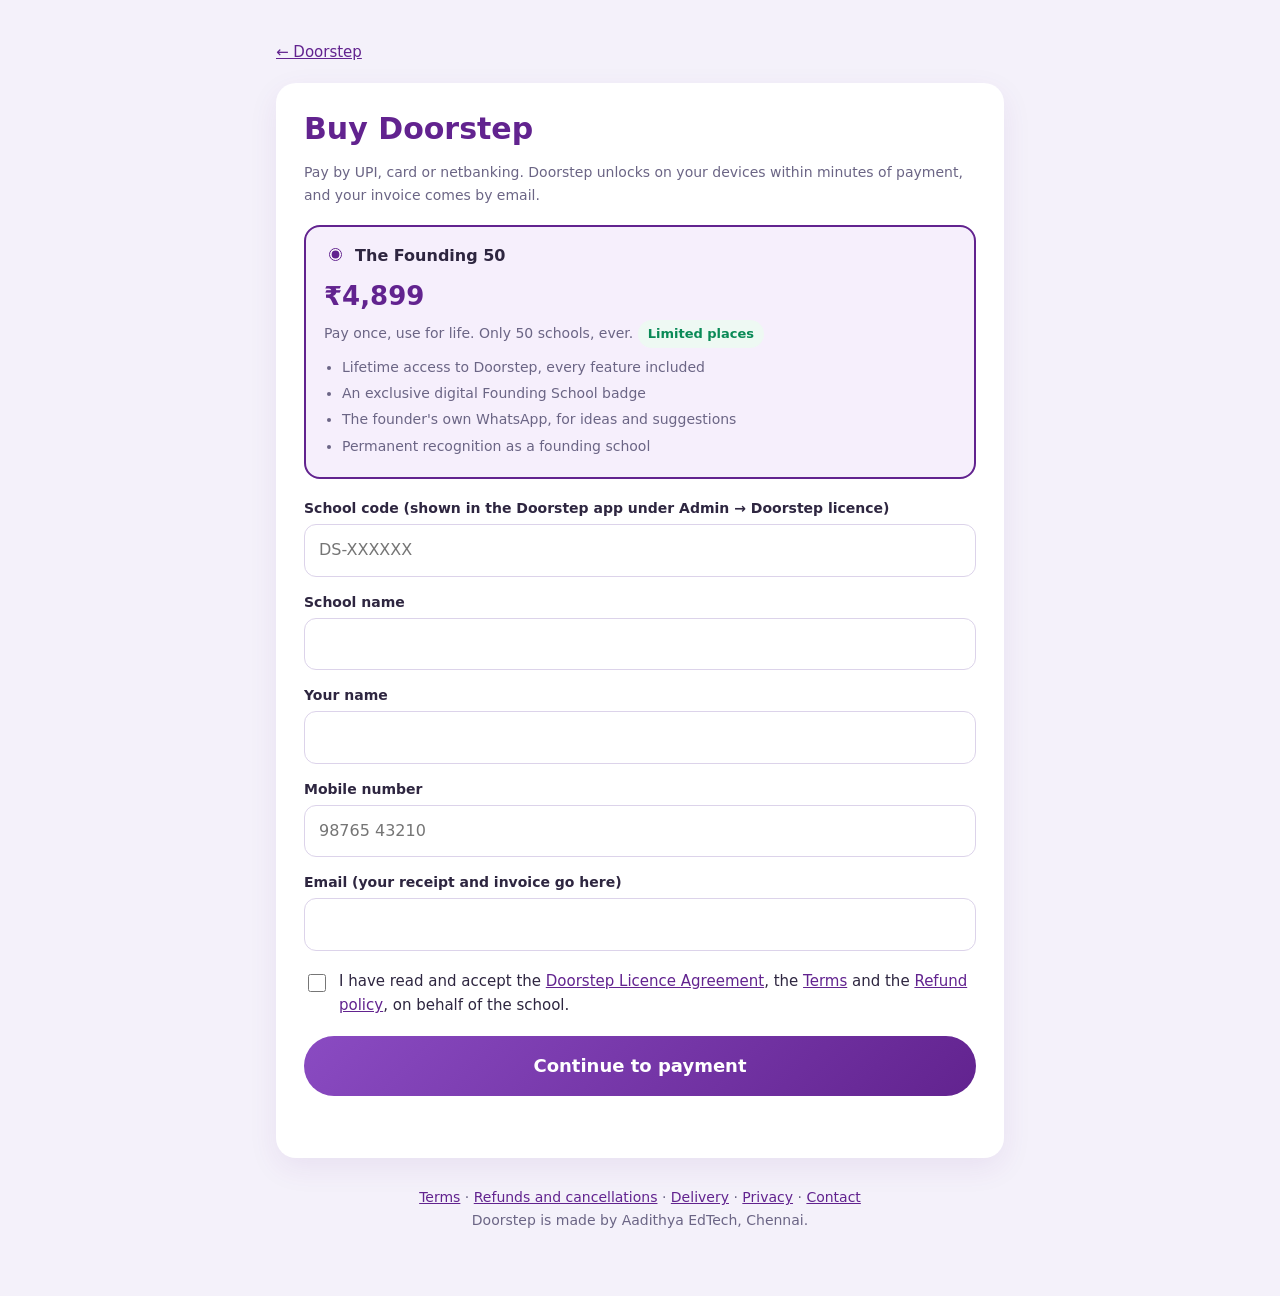
==== commit ac208f83: "Self-setup: schools set Doorstep up themselves" ====
--- a/buy.html
+++ b/buy.html
@@ -40,7 +40,7 @@
   <input class="t" id="email" type="email" autocomplete="email">
 
   <label class="agree"><input type="checkbox" id="agree">
-    <span>I have read and accept the <a href="agreement.pdf" target="_blank">Doorstep Licence and Setup Agreement</a>,
+    <span>I have read and accept the <a href="agreement.pdf" target="_blank">Doorstep Licence Agreement</a>,
     the <a href="terms.html" target="_blank">Terms</a> and the <a href="refunds.html" target="_blank">Refund policy</a>,
     on behalf of the school.</span></label>
 
